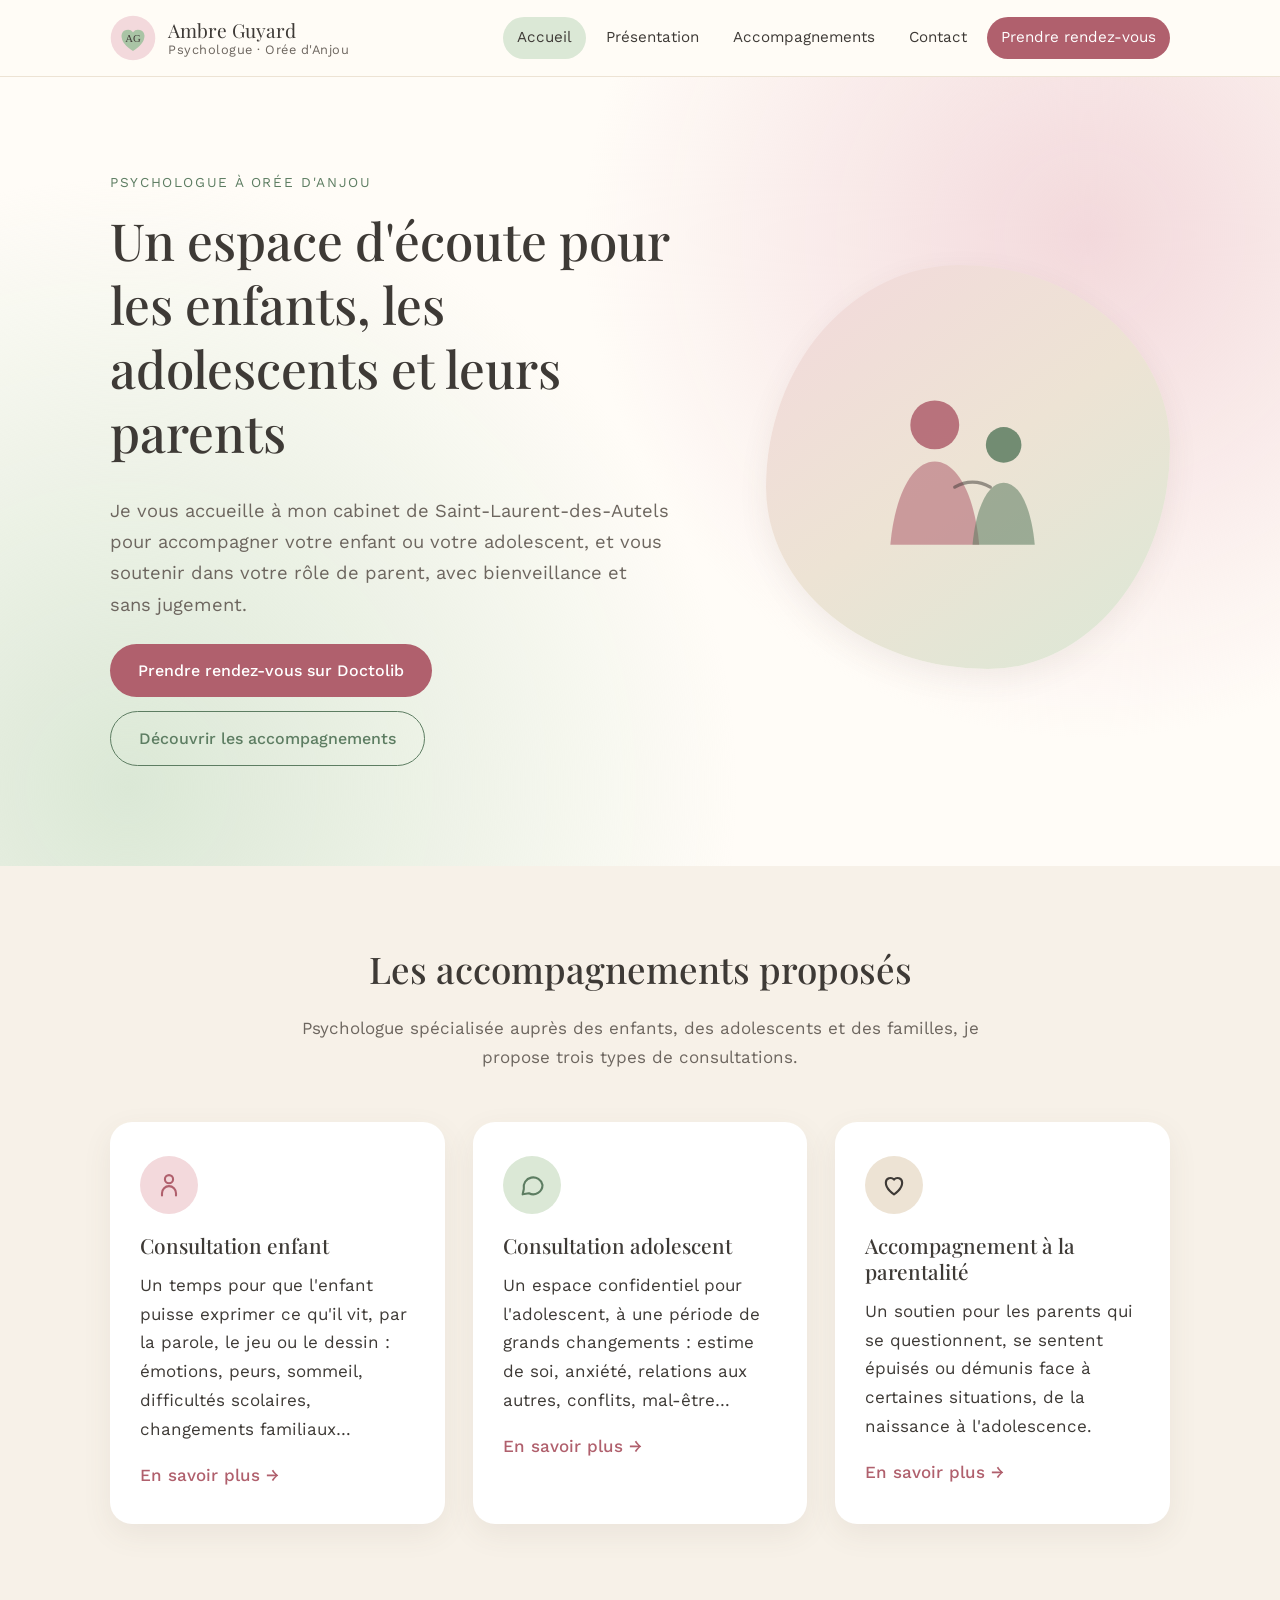
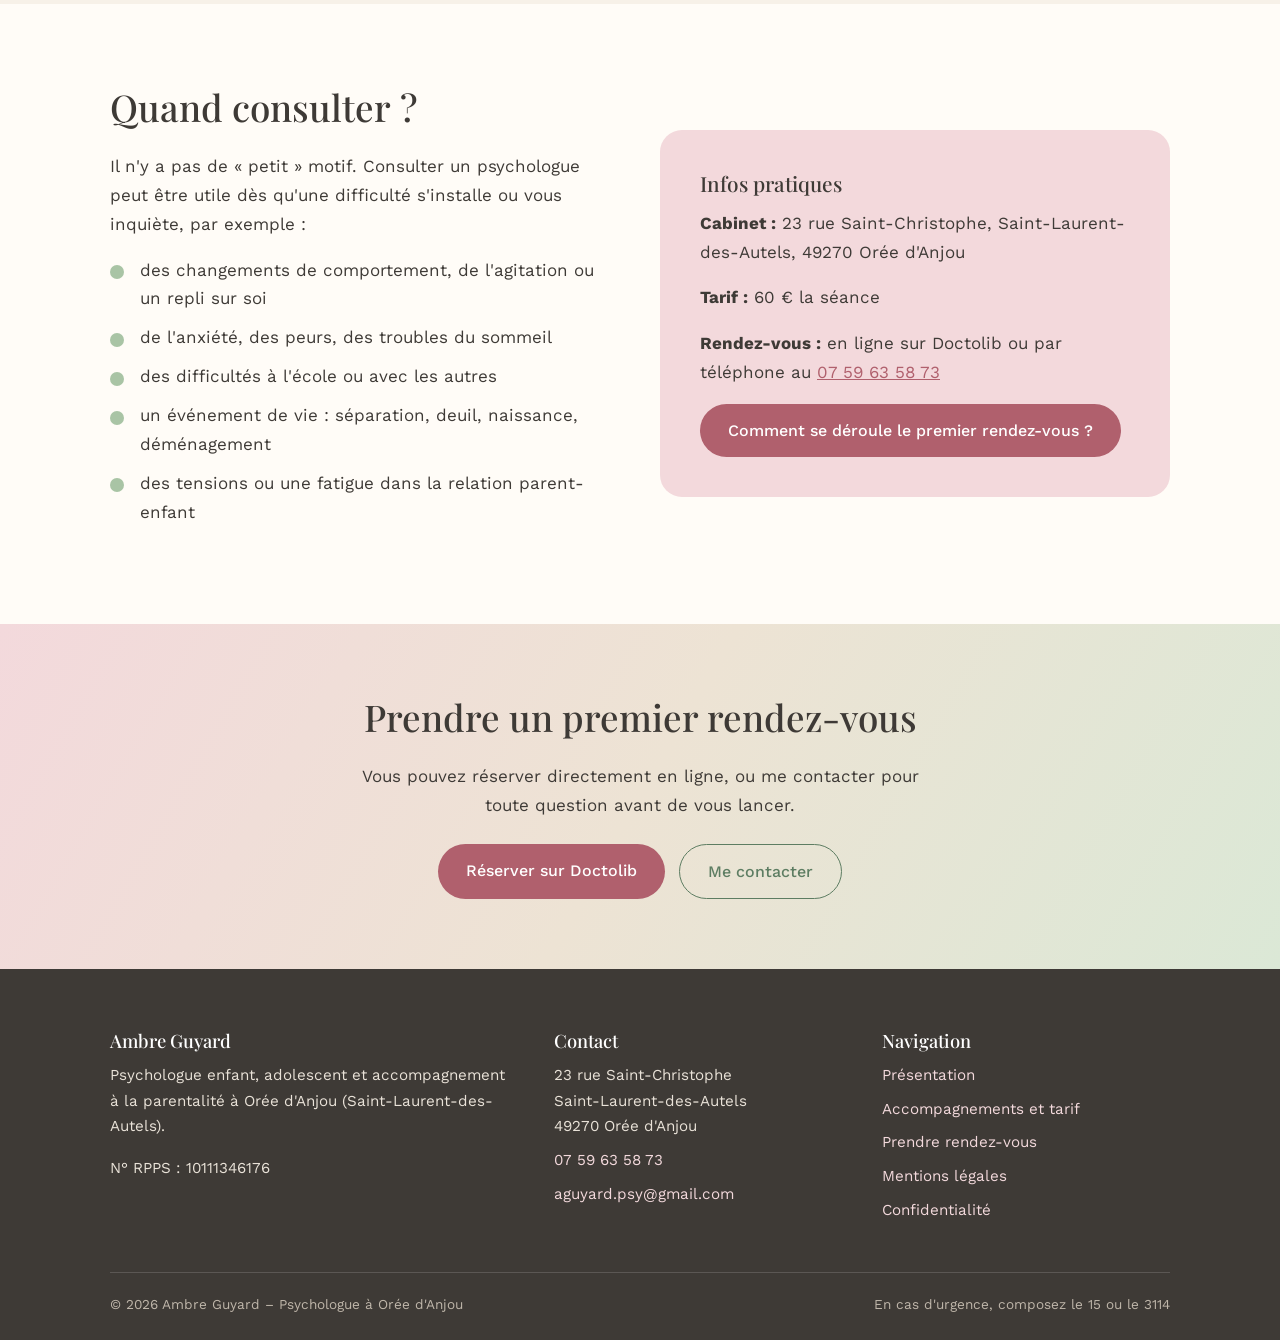
==== index.html @ cbbfeb40 "Add files via upload" ====
<!DOCTYPE html>
<html lang="fr">
<head>
  <meta charset="UTF-8">
  <meta name="viewport" content="width=device-width, initial-scale=1.0">

  <!-- ===== Référencement Google ===== -->
  <title>Ambre Guyard - Psychologue</title>
  <meta name="description" content="Ambre Guyard, psychologue enfant, adolescent et accompagnement à la parentalité à Orée d'Anjou (Saint-Laurent-des-Autels, 49270). Consultations au cabinet, 60 €. Rendez-vous sur Doctolib.">
  <meta name="keywords" content="psychologue Orée d'Anjou, psychologue Saint-Laurent-des-Autels, psychologue enfant, psychologue adolescent, psychologue ado, accompagnement parentalité, soutien à la parentalité, psychologue 49270, psychologue Maine-et-Loire, psychologue Champtoceaux, psychologue Ancenis, psychologue Vallet, Ambre Guyard">
  <meta name="author" content="Ambre Guyard">
  <meta name="robots" content="index, follow">
  <!-- Remplacer https://www.ambre-guyard-psychologue.fr par le vrai nom de domaine du site -->
  <link rel="canonical" href="https://www.ambre-guyard-psychologue.fr/">

  <!-- Aperçu lors d'un partage (Facebook, WhatsApp, LinkedIn...) -->
  <meta property="og:type" content="website">
  <meta property="og:locale" content="fr_FR">
  <meta property="og:site_name" content="Ambre Guyard - Psychologue">
  <meta property="og:title" content="Ambre Guyard - Psychologue">
  <meta property="og:description" content="Psychologue enfant, adolescent et parentalité à Orée d'Anjou (Saint-Laurent-des-Autels). Prise de rendez-vous sur Doctolib.">
  <meta property="og:url" content="https://www.ambre-guyard-psychologue.fr/">

  <!-- Fiche structurée pour Google (cabinet, adresse, téléphone, tarif) -->
  <script type="application/ld+json">
  {
    "@context": "https://schema.org",
    "@type": ["MedicalBusiness", "LocalBusiness"],
    "name": "Ambre Guyard - Psychologue",
    "description": "Psychologue enfant, adolescent et accompagnement à la parentalité à Orée d'Anjou.",
    "url": "https://www.ambre-guyard-psychologue.fr/",
    "telephone": "+33759635873",
    "email": "aguyard.psy@gmail.com",
    "priceRange": "60 €",
    "image": "https://www.ambre-guyard-psychologue.fr/favicon.svg",
    "address": {
      "@type": "PostalAddress",
      "streetAddress": "23 rue Saint-Christophe, Saint-Laurent-des-Autels",
      "addressLocality": "Orée d'Anjou",
      "postalCode": "49270",
      "addressRegion": "Maine-et-Loire",
      "addressCountry": "FR"
    },
    "areaServed": ["Orée d'Anjou", "Saint-Laurent-des-Autels", "Champtoceaux", "Landemont", "Drain", "Liré", "La Varenne", "Le Fuilet", "Montrevault-sur-Èvre", "Ancenis-Saint-Géréon", "Vallet", "Le Loroux-Bottereau"],
    "founder": {
      "@type": "Person",
      "name": "Ambre Guyard",
      "jobTitle": "Psychologue"
    },
    "knowsAbout": ["Psychologie de l'enfant", "Psychologie de l'adolescent", "Accompagnement à la parentalité"],
    "sameAs": ["https://www.doctolib.fr/psychologue/oree-d-anjou/ambre-guyard"]
  }
  </script>

  <link rel="icon" href="favicon.svg" type="image/svg+xml">
  <link rel="preconnect" href="https://fonts.googleapis.com">
  <link rel="preconnect" href="https://fonts.gstatic.com" crossorigin>
  <link href="https://fonts.googleapis.com/css2?family=Playfair+Display:wght@400;500;600&family=Work+Sans:wght@300;400;500&display=swap" rel="stylesheet">
  <link rel="stylesheet" href="style.css">
</head>
<body>
  <a class="skip-link" href="#contenu">Aller au contenu</a>

  <header class="site-header">
    <div class="container header-inner">
      <a href="index.html" class="logo" aria-label="Accueil - Ambre Guyard, psychologue">
        <img src="favicon.svg" alt="" class="logo-mark" width="46" height="46">
        <span class="logo-text">
          <span class="logo-name">Ambre Guyard</span>
          <span class="logo-sub">Psychologue · Orée d'Anjou</span>
        </span>
      </a>
      <button class="nav-toggle" aria-label="Ouvrir le menu" aria-expanded="false" aria-controls="menu">
        <span></span><span></span><span></span>
      </button>
      <nav class="main-nav" id="menu" aria-label="Menu principal">
        <ul>
          <li><a href="index.html">Accueil</a></li>
          <li><a href="presentation.html">Présentation</a></li>
          <li><a href="prestations.html">Accompagnements</a></li>
          <li><a href="contact.html">Contact</a></li>
          <li><a href="rendez-vous.html" class="nav-cta">Prendre rendez-vous</a></li>
        </ul>
      </nav>
    </div>
  </header>

  <main id="contenu">
    <section class="hero">
      <div class="container hero-inner">
        <div>
          <span class="hero-kicker">Psychologue à Orée d'Anjou</span>
          <h1>Un espace d'écoute pour les enfants, les adolescents et leurs parents</h1>
          <p class="lead">Je vous accueille à mon cabinet de Saint-Laurent-des-Autels pour accompagner votre enfant ou votre adolescent, et vous soutenir dans votre rôle de parent, avec bienveillance et sans jugement.</p>
          <div class="btn-group">
            <a href="https://www.doctolib.fr/psychologue/oree-d-anjou/ambre-guyard" class="btn btn-primary" target="_blank" rel="noopener">Prendre rendez-vous sur Doctolib</a>
            <a href="prestations.html" class="btn btn-secondary">Découvrir les accompagnements</a>
          </div>
        </div>
        <div class="hero-visual" aria-hidden="true">
          <svg viewBox="0 0 200 200" fill="none">
            <circle cx="70" cy="62" r="22" fill="#b0606d" opacity=".85"/>
            <circle cx="132" cy="80" r="16" fill="#5d7d62" opacity=".85"/>
            <path d="M30 170c4-45 20-75 40-75s36 30 40 75" fill="#b0606d" opacity=".55"/>
            <path d="M104 170c3-34 14-56 28-56s25 22 28 56" fill="#5d7d62" opacity=".55"/>
            <path d="M88 118c10-6 22-6 32 0" stroke="#3e3a36" stroke-width="3" stroke-linecap="round" opacity=".5"/>
          </svg>
        </div>
      </div>
    </section>

    <section class="section">
      <div class="container">
        <div class="section-title reveal">
          <h2>Les accompagnements proposés</h2>
          <p>Psychologue spécialisée auprès des enfants, des adolescents et des familles, je propose trois types de consultations.</p>
        </div>
        <div class="grid-3">
          <article class="card reveal">
            <div class="card-icon icon-rose">
              <svg viewBox="0 0 24 24" fill="none" stroke="currentColor" stroke-width="1.8" stroke-linecap="round" stroke-linejoin="round"><circle cx="12" cy="7" r="3.5"/><path d="M6 21v-2a6 6 0 0 1 12 0v2"/></svg>
            </div>
            <h3>Consultation enfant</h3>
            <p>Un temps pour que l'enfant puisse exprimer ce qu'il vit, par la parole, le jeu ou le dessin : émotions, peurs, sommeil, difficultés scolaires, changements familiaux…</p>
            <a href="prestations.html#enfant" class="more">En savoir plus →</a>
          </article>
          <article class="card reveal">
            <div class="card-icon icon-vert">
              <svg viewBox="0 0 24 24" fill="none" stroke="currentColor" stroke-width="1.8" stroke-linecap="round" stroke-linejoin="round"><path d="M21 12a8 8 0 0 1-11.6 7.1L4 20l1-4.6A8 8 0 1 1 21 12z"/></svg>
            </div>
            <h3>Consultation adolescent</h3>
            <p>Un espace confidentiel pour l'adolescent, à une période de grands changements : estime de soi, anxiété, relations aux autres, conflits, mal-être…</p>
            <a href="prestations.html#ado" class="more">En savoir plus →</a>
          </article>
          <article class="card reveal">
            <div class="card-icon icon-beige">
              <svg viewBox="0 0 24 24" fill="none" stroke="currentColor" stroke-width="1.8" stroke-linecap="round" stroke-linejoin="round"><path d="M12 20s-7-4.4-7-10a4 4 0 0 1 7-2.6A4 4 0 0 1 19 10c0 5.6-7 10-7 10z"/></svg>
            </div>
            <h3>Accompagnement à la parentalité</h3>
            <p>Un soutien pour les parents qui se questionnent, se sentent épuisés ou démunis face à certaines situations, de la naissance à l'adolescence.</p>
            <a href="prestations.html#parentalite" class="more">En savoir plus →</a>
          </article>
        </div>
      </div>
    </section>

    <section class="section section-alt">
      <div class="container grid-2">
        <div class="reveal">
          <h2>Quand consulter&nbsp;?</h2>
          <p>Il n'y a pas de « petit » motif. Consulter un psychologue peut être utile dès qu'une difficulté s'installe ou vous inquiète, par exemple&nbsp;:</p>
          <ul class="check-list">
            <li>des changements de comportement, de l'agitation ou un repli sur soi</li>
            <li>de l'anxiété, des peurs, des troubles du sommeil</li>
            <li>des difficultés à l'école ou avec les autres</li>
            <li>un événement de vie : séparation, deuil, naissance, déménagement</li>
            <li>des tensions ou une fatigue dans la relation parent-enfant</li>
          </ul>
        </div>
        <div class="panel panel-rose reveal">
          <h3>Infos pratiques</h3>
          <p><strong>Cabinet :</strong> 23 rue Saint-Christophe, Saint-Laurent-des-Autels, 49270 Orée d'Anjou</p>
          <p><strong>Tarif :</strong> 60 € la séance</p>
          <p><strong>Rendez-vous :</strong> en ligne sur Doctolib ou par téléphone au <a href="tel:+33759635873">07 59 63 58 73</a></p>
          <a href="rendez-vous.html" class="btn btn-primary">Comment se déroule le premier rendez-vous&nbsp;?</a>
        </div>
      </div>
    </section>

    <section class="cta-band">
      <div class="container reveal">
        <h2>Prendre un premier rendez-vous</h2>
        <p>Vous pouvez réserver directement en ligne, ou me contacter pour toute question avant de vous lancer.</p>
        <div class="btn-group">
          <a href="https://www.doctolib.fr/psychologue/oree-d-anjou/ambre-guyard" class="btn btn-primary" target="_blank" rel="noopener">Réserver sur Doctolib</a>
          <a href="contact.html" class="btn btn-secondary">Me contacter</a>
        </div>
      </div>
    </section>
  </main>

  <footer class="site-footer">
    <div class="container">
      <div class="footer-grid">
        <div>
          <h3>Ambre Guyard</h3>
          <p>Psychologue enfant, adolescent et accompagnement à la parentalité à Orée d'Anjou (Saint-Laurent-des-Autels).</p>
          <p>N° RPPS : 10111346176</p>
        </div>
        <div>
          <h3>Contact</h3>
          <ul>
            <li>23 rue Saint-Christophe<br>Saint-Laurent-des-Autels<br>49270 Orée d'Anjou</li>
            <li><a href="tel:+33759635873">07 59 63 58 73</a></li>
            <li><a href="mailto:aguyard.psy@gmail.com">aguyard.psy@gmail.com</a></li>
          </ul>
        </div>
        <div>
          <h3>Navigation</h3>
          <ul>
            <li><a href="presentation.html">Présentation</a></li>
            <li><a href="prestations.html">Accompagnements et tarif</a></li>
            <li><a href="rendez-vous.html">Prendre rendez-vous</a></li>
            <li><a href="mentions-legales.html">Mentions légales</a></li>
            <li><a href="confidentialite.html">Confidentialité</a></li>
          </ul>
        </div>
      </div>
      <div class="footer-bottom">
        <span>© <span id="year">2026</span> Ambre Guyard – Psychologue à Orée d'Anjou</span>
        <span>En cas d'urgence, composez le 15 ou le 3114</span>
      </div>
    </div>
  </footer>

  <script src="script.js"></script>
</body>
</html>
---- style.css ----
/* ==========================================================
   Ambre Guyard – Psychologue | Orée d'Anjou
   Palette : beige, rose pastel, vert pastel
   ========================================================== */

:root {
  --beige: #f7f1e8;
  --beige-dark: #ede3d4;
  --cream: #fffcf7;
  --rose: #f3d9dc;
  --rose-mid: #e5b8be;
  --rose-dark: #b0606d;
  --vert: #dbe8d6;
  --vert-mid: #a9c4a5;
  --vert-dark: #5d7d62;
  --text: #3e3a36;
  --text-light: #6d665f;
  --white: #ffffff;
  --shadow: 0 10px 30px rgba(94, 80, 66, 0.08);
  --radius: 22px;
  --serif: "Playfair Display", Georgia, serif;
  --sans: "Work Sans", Arial, sans-serif;
}

*, *::before, *::after { box-sizing: border-box; }

html { scroll-behavior: smooth; }

body {
  margin: 0;
  font-family: var(--sans);
  font-size: 17px;
  line-height: 1.7;
  color: var(--text);
  background: var(--beige);
}

img { max-width: 100%; display: block; }

a { color: var(--rose-dark); }
a:hover { color: var(--vert-dark); }

h1, h2, h3 {
  font-family: var(--serif);
  font-weight: 500;
  line-height: 1.25;
  color: var(--text);
  margin: 0 0 0.6em;
}
h1 { font-size: clamp(2rem, 5vw, 3.2rem); }
h2 { font-size: clamp(1.6rem, 3.5vw, 2.3rem); }
h3 { font-size: 1.3rem; }

p { margin: 0 0 1em; }

.container {
  width: 100%;
  max-width: 1100px;
  margin: 0 auto;
  padding: 0 20px;
}

.skip-link {
  position: absolute;
  left: -9999px;
}
.skip-link:focus {
  left: 16px; top: 16px;
  background: var(--white);
  padding: 8px 14px;
  z-index: 1000;
}

/* ---------- En-tête ---------- */
.site-header {
  position: sticky;
  top: 0;
  z-index: 100;
  background: rgba(255, 252, 247, 0.94);
  backdrop-filter: blur(8px);
  border-bottom: 1px solid var(--beige-dark);
}
.header-inner {
  display: flex;
  align-items: center;
  justify-content: space-between;
  min-height: 76px;
  gap: 20px;
}
.logo {
  display: flex;
  align-items: center;
  gap: 12px;
  text-decoration: none;
  color: var(--text);
}
.logo-mark {
  width: 46px; height: 46px;
  flex-shrink: 0;
}
.logo-text { display: flex; flex-direction: column; line-height: 1.2; }
.logo-name { font-family: var(--serif); font-size: 1.2rem; }
.logo-sub { font-size: 0.8rem; color: var(--text-light); letter-spacing: 0.04em; }

.main-nav ul {
  display: flex;
  align-items: center;
  gap: 6px;
  list-style: none;
  margin: 0; padding: 0;
}
.main-nav a {
  display: block;
  padding: 8px 14px;
  border-radius: 999px;
  text-decoration: none;
  color: var(--text);
  font-size: 0.95rem;
  transition: background 0.2s;
}
.main-nav a:hover,
.main-nav a.active { background: var(--vert); color: var(--text); }
.main-nav a.nav-cta {
  background: var(--rose-dark);
  color: var(--white);
}
.main-nav a.nav-cta:hover { background: var(--vert-dark); color: var(--white); }

.nav-toggle {
  display: none;
  background: none;
  border: 0;
  padding: 10px;
  cursor: pointer;
}
.nav-toggle span {
  display: block;
  width: 26px; height: 2px;
  margin: 5px 0;
  background: var(--text);
  transition: 0.3s;
}

/* ---------- Boutons ---------- */
.btn {
  display: inline-block;
  padding: 13px 28px;
  border-radius: 999px;
  font-family: var(--sans);
  font-size: 1rem;
  font-weight: 500;
  text-decoration: none;
  transition: transform 0.2s, background 0.2s;
}
.btn:hover { transform: translateY(-2px); }
.btn-primary { background: var(--rose-dark); color: var(--white); }
.btn-primary:hover { background: var(--vert-dark); color: var(--white); }
.btn-secondary { background: transparent; color: var(--vert-dark); border: 1.5px solid var(--vert-dark); }
.btn-secondary:hover { background: var(--vert-dark); color: var(--white); }
.btn-group { display: flex; flex-wrap: wrap; gap: 14px; margin-top: 24px; }

/* ---------- Héros ---------- */
.hero {
  position: relative;
  overflow: hidden;
  padding: 90px 0 100px;
  background:
    radial-gradient(circle at 85% 20%, var(--rose) 0, transparent 40%),
    radial-gradient(circle at 10% 90%, var(--vert) 0, transparent 45%),
    var(--cream);
}
.hero-inner {
  display: grid;
  grid-template-columns: 1.2fr 0.8fr;
  gap: 50px;
  align-items: center;
}
.hero-kicker {
  display: inline-block;
  font-size: 0.85rem;
  letter-spacing: 0.12em;
  text-transform: uppercase;
  color: var(--vert-dark);
  margin-bottom: 14px;
}
.hero p.lead { font-size: 1.15rem; color: var(--text-light); max-width: 560px; }
.hero-visual {
  aspect-ratio: 1;
  border-radius: 48% 52% 45% 55% / 55% 45% 55% 45%;
  background: linear-gradient(145deg, var(--rose) 0%, var(--beige-dark) 50%, var(--vert) 100%);
  display: flex;
  align-items: center;
  justify-content: center;
  box-shadow: var(--shadow);
}
.hero-visual svg { width: 55%; height: auto; }

.page-hero {
  padding: 70px 0 60px;
  text-align: center;
  background:
    radial-gradient(circle at 80% 10%, var(--rose) 0, transparent 40%),
    radial-gradient(circle at 15% 100%, var(--vert) 0, transparent 40%),
    var(--cream);
}
.page-hero p { max-width: 680px; margin: 0 auto; color: var(--text-light); font-size: 1.1rem; }

/* ---------- Sections ---------- */
.section { padding: 80px 0; }
.section-alt { background: var(--cream); }
.section-rose { background: var(--rose); }
.section-vert { background: var(--vert); }
.section-title { text-align: center; max-width: 700px; margin: 0 auto 50px; }
.section-title p { color: var(--text-light); }

.grid-3 {
  display: grid;
  grid-template-columns: repeat(3, 1fr);
  gap: 28px;
}
.grid-2 {
  display: grid;
  grid-template-columns: repeat(2, 1fr);
  gap: 40px;
  align-items: center;
}

.card {
  background: var(--white);
  border-radius: var(--radius);
  padding: 34px 30px;
  box-shadow: var(--shadow);
  transition: transform 0.25s;
}
.card:hover { transform: translateY(-4px); }
.card-icon {
  width: 58px; height: 58px;
  border-radius: 50%;
  display: flex;
  align-items: center;
  justify-content: center;
  margin-bottom: 18px;
}
.card-icon svg { width: 28px; height: 28px; }
.icon-rose { background: var(--rose); color: var(--rose-dark); }
.icon-vert { background: var(--vert); color: var(--vert-dark); }
.icon-beige { background: var(--beige-dark); color: var(--text); }
.card a.more { font-weight: 500; text-decoration: none; }

.panel {
  background: var(--white);
  border-radius: var(--radius);
  padding: 40px;
  box-shadow: var(--shadow);
}
.panel-rose { background: var(--rose); box-shadow: none; }
.panel-vert { background: var(--vert); box-shadow: none; }
.values-panel { max-width: 820px; margin: 50px auto 0; }

/* ---------- Photo de présentation ---------- */
.portrait {
  position: relative;
  max-width: 420px;
  margin: 0 auto;
}
.portrait::before {
  content: "";
  position: absolute;
  inset: 18px -18px -18px 18px;
  border-radius: var(--radius);
  background: linear-gradient(145deg, var(--rose) 0%, var(--vert) 100%);
  z-index: 0;
}
.portrait img {
  position: relative;
  z-index: 1;
  width: 100%;
  height: auto;
  aspect-ratio: 4 / 5;
  object-fit: cover;
  border-radius: var(--radius);
  box-shadow: var(--shadow);
  background: var(--beige-dark);
}

.check-list { list-style: none; padding: 0; margin: 0 0 1em; }
.check-list li { position: relative; padding-left: 30px; margin-bottom: 10px; }
.check-list li::before {
  content: "";
  position: absolute;
  left: 0; top: 0.55em;
  width: 14px; height: 14px;
  border-radius: 50%;
  background: var(--vert-mid);
}

/* ---------- Prestations ---------- */
.service {
  display: grid;
  grid-template-columns: 90px 1fr;
  gap: 30px;
  padding: 44px;
  margin-bottom: 30px;
  background: var(--white);
  border-radius: var(--radius);
  box-shadow: var(--shadow);
}
.service .card-icon { width: 80px; height: 80px; }
.service .card-icon svg { width: 38px; height: 38px; }

.price-box {
  text-align: center;
  max-width: 520px;
  margin: 0 auto;
}
.price {
  font-family: var(--serif);
  font-size: 3.4rem;
  color: var(--rose-dark);
  line-height: 1;
  margin: 10px 0 14px;
}

/* ---------- Étapes ---------- */
.steps { counter-reset: step; }
.step {
  position: relative;
  padding-left: 70px;
  margin-bottom: 34px;
}
.step::before {
  counter-increment: step;
  content: counter(step);
  position: absolute;
  left: 0; top: 0;
  width: 48px; height: 48px;
  border-radius: 50%;
  background: var(--rose-dark);
  color: var(--white);
  font-family: var(--serif);
  font-size: 1.3rem;
  display: flex;
  align-items: center;
  justify-content: center;
}

/* ---------- Contact ---------- */
.contact-list { list-style: none; padding: 0; margin: 0; }
.contact-list li {
  display: flex;
  gap: 16px;
  align-items: flex-start;
  margin-bottom: 22px;
}
.contact-list .card-icon { width: 46px; height: 46px; margin: 0; flex-shrink: 0; }
.contact-list .card-icon svg { width: 22px; height: 22px; }
.contact-list strong { display: block; font-weight: 500; }
.map-wrap {
  border-radius: var(--radius);
  overflow: hidden;
  box-shadow: var(--shadow);
  min-height: 360px;
}
.map-wrap iframe { width: 100%; height: 100%; min-height: 360px; border: 0; display: block; }

/* ---------- Bandeau CTA ---------- */
.cta-band {
  text-align: center;
  padding: 70px 0;
  background: linear-gradient(120deg, var(--rose) 0%, var(--beige-dark) 50%, var(--vert) 100%);
}
.cta-band p { max-width: 600px; margin: 0 auto; }
.cta-band .btn-group { justify-content: center; }

/* ---------- Pages légales ---------- */
.legal { max-width: 820px; margin: 0 auto; }
.legal h2 { font-size: 1.5rem; margin-top: 1.6em; }
.todo {
  background: var(--rose);
  padding: 1px 6px;
  border-radius: 4px;
  font-weight: 500;
}

/* ---------- Pied de page ---------- */
.site-footer {
  background: var(--text);
  color: #e9e2d8;
  padding: 60px 0 24px;
  font-size: 0.95rem;
}
.site-footer a { color: #f3d9dc; text-decoration: none; }
.site-footer a:hover { color: var(--vert); }
.footer-grid {
  display: grid;
  grid-template-columns: 1.4fr 1fr 1fr;
  gap: 40px;
  margin-bottom: 40px;
}
.site-footer h3 { color: var(--white); font-size: 1.15rem; }
.site-footer ul { list-style: none; padding: 0; margin: 0; }
.site-footer li { margin-bottom: 8px; }
.footer-bottom {
  border-top: 1px solid rgba(255, 255, 255, 0.15);
  padding-top: 20px;
  display: flex;
  flex-wrap: wrap;
  justify-content: space-between;
  gap: 10px;
  font-size: 0.85rem;
  color: #bfb6aa;
}

/* ---------- Animations ---------- */
.reveal { opacity: 0; transform: translateY(24px); transition: opacity 0.7s, transform 0.7s; }
.reveal.visible { opacity: 1; transform: none; }
@media (prefers-reduced-motion: reduce) {
  .reveal { opacity: 1; transform: none; transition: none; }
  html { scroll-behavior: auto; }
}

/* ---------- Responsive ---------- */
@media (max-width: 960px) {
  .hero-inner, .grid-2 { grid-template-columns: 1fr; }
  .hero-visual { max-width: 320px; margin: 0 auto; }
  .grid-3 { grid-template-columns: 1fr 1fr; }
  .footer-grid { grid-template-columns: 1fr 1fr; }
}

@media (max-width: 820px) {
  .nav-toggle { display: block; }
  .main-nav {
    position: absolute;
    top: 76px; left: 0; right: 0;
    background: var(--cream);
    border-bottom: 1px solid var(--beige-dark);
    max-height: 0;
    overflow: hidden;
    transition: max-height 0.35s ease;
  }
  .main-nav.open { max-height: 480px; }
  .main-nav ul { flex-direction: column; align-items: stretch; padding: 14px 20px 20px; }
  .main-nav a { padding: 12px 16px; }
  .nav-toggle.open span:nth-child(1) { transform: translateY(7px) rotate(45deg); }
  .nav-toggle.open span:nth-child(2) { opacity: 0; }
  .nav-toggle.open span:nth-child(3) { transform: translateY(-7px) rotate(-45deg); }
}

@media (max-width: 640px) {
  body { font-size: 16px; }
  .section { padding: 60px 0; }
  .hero { padding: 60px 0 70px; }
  .grid-3, .footer-grid { grid-template-columns: 1fr; }
  .service { grid-template-columns: 1fr; padding: 30px 24px; gap: 16px; }
  .panel { padding: 28px 22px; }
  .logo-sub { display: none; }
}
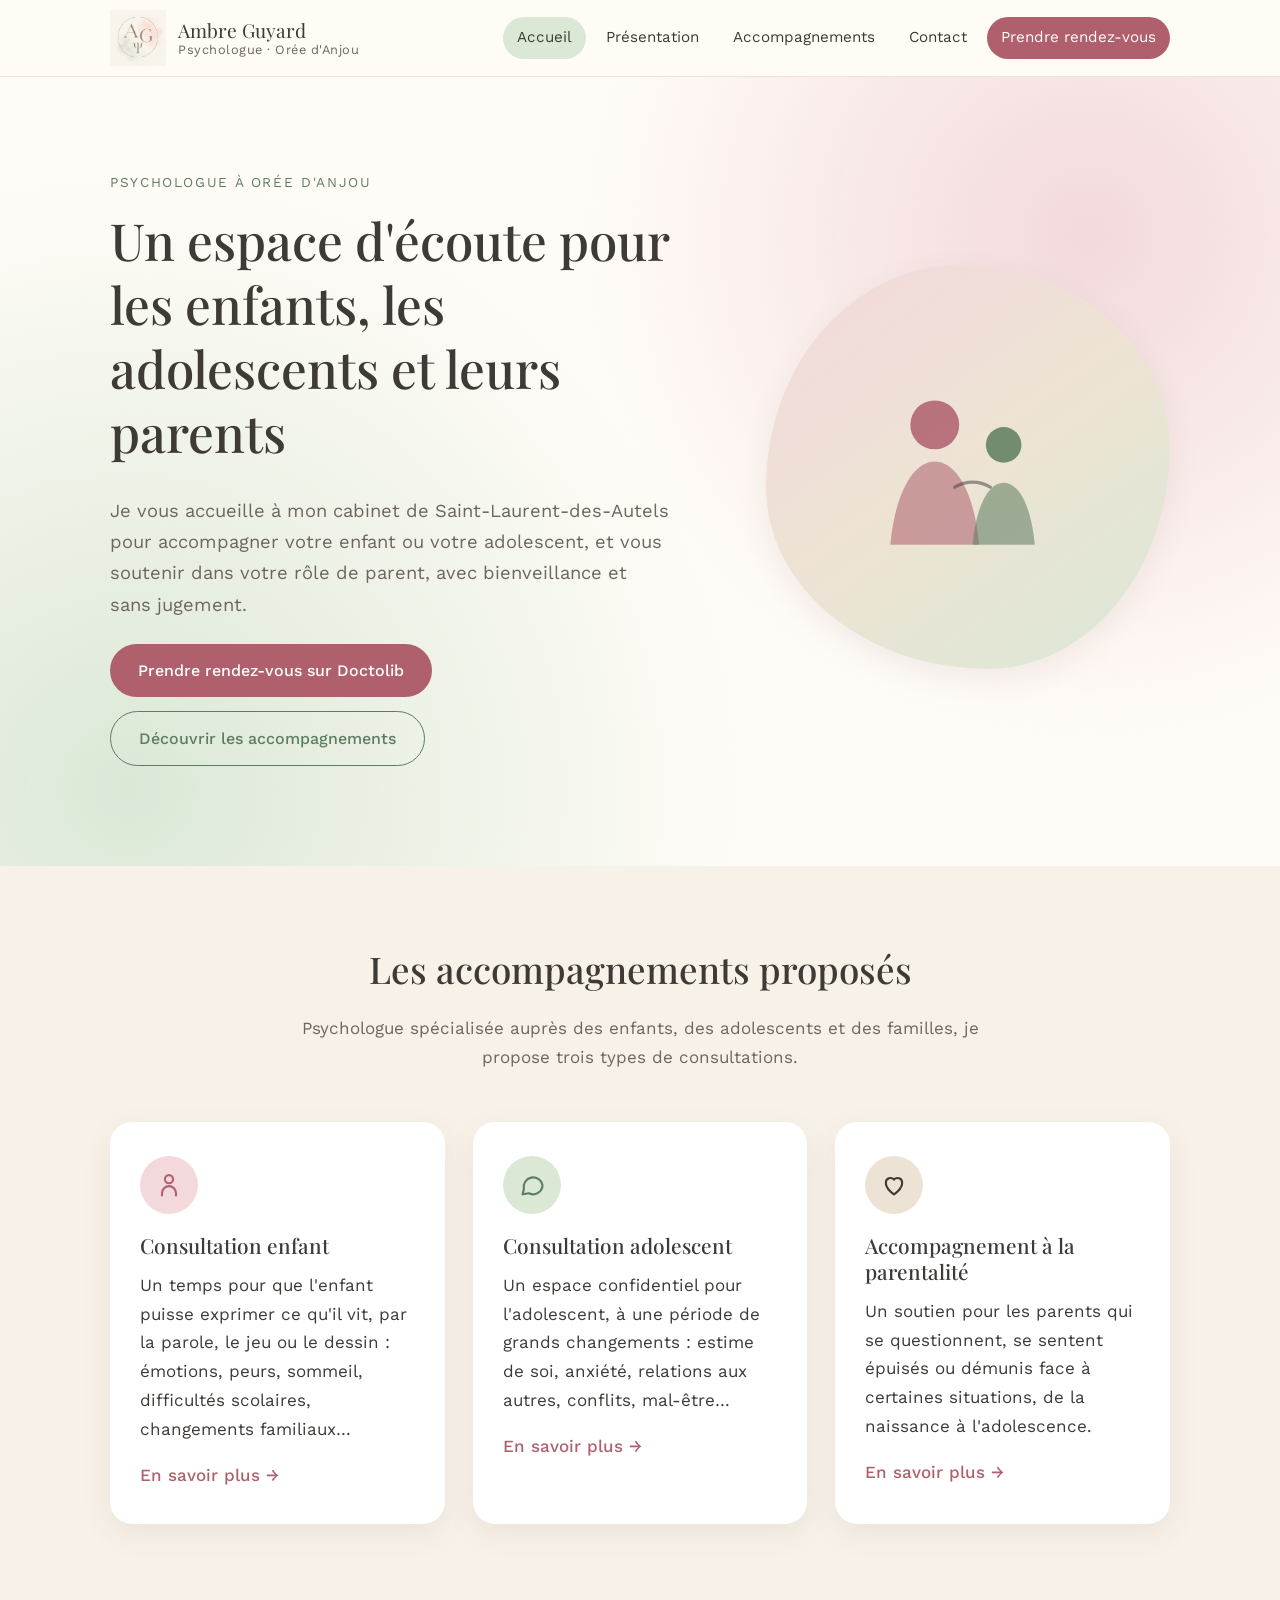
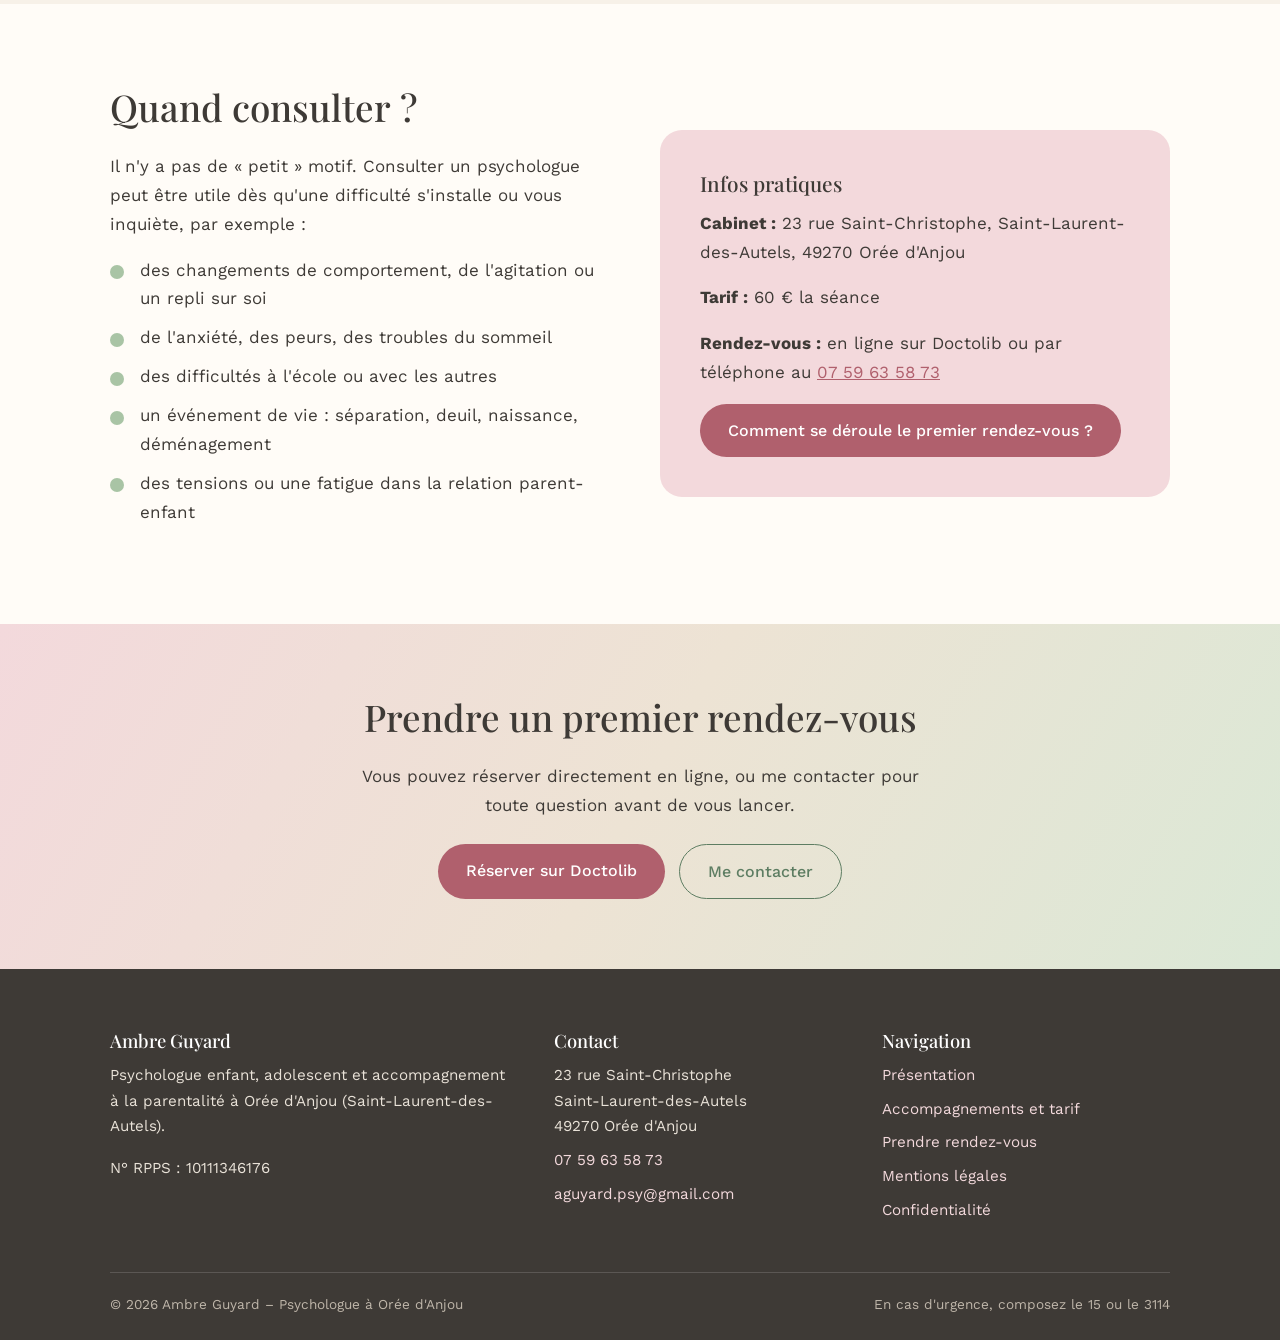
==== commit 966b0e67: "Add files via upload" ====
--- a/index.html
+++ b/index.html
@@ -10,8 +10,8 @@
   <meta name="keywords" content="psychologue Orée d'Anjou, psychologue Saint-Laurent-des-Autels, psychologue enfant, psychologue adolescent, psychologue ado, accompagnement parentalité, soutien à la parentalité, psychologue 49270, psychologue Maine-et-Loire, psychologue Champtoceaux, psychologue Ancenis, psychologue Vallet, Ambre Guyard">
   <meta name="author" content="Ambre Guyard">
   <meta name="robots" content="index, follow">
-  <!-- Remplacer https://www.ambre-guyard-psychologue.fr par le vrai nom de domaine du site -->
-  <link rel="canonical" href="https://www.ambre-guyard-psychologue.fr/">
+  <!-- Remplacer https://ambre-guyard.github.io par le vrai nom de domaine du site -->
+  <link rel="canonical" href="https://ambre-guyard.github.io/">
 
   <!-- Aperçu lors d'un partage (Facebook, WhatsApp, LinkedIn...) -->
   <meta property="og:type" content="website">
@@ -19,7 +19,7 @@
   <meta property="og:site_name" content="Ambre Guyard - Psychologue">
   <meta property="og:title" content="Ambre Guyard - Psychologue">
   <meta property="og:description" content="Psychologue enfant, adolescent et parentalité à Orée d'Anjou (Saint-Laurent-des-Autels). Prise de rendez-vous sur Doctolib.">
-  <meta property="og:url" content="https://www.ambre-guyard-psychologue.fr/">
+  <meta property="og:url" content="https://ambre-guyard.github.io/">
 
   <!-- Fiche structurée pour Google (cabinet, adresse, téléphone, tarif) -->
   <script type="application/ld+json">
@@ -28,11 +28,12 @@
     "@type": ["MedicalBusiness", "LocalBusiness"],
     "name": "Ambre Guyard - Psychologue",
     "description": "Psychologue enfant, adolescent et accompagnement à la parentalité à Orée d'Anjou.",
-    "url": "https://www.ambre-guyard-psychologue.fr/",
+    "url": "https://ambre-guyard.github.io/",
     "telephone": "+33759635873",
     "email": "aguyard.psy@gmail.com",
     "priceRange": "60 €",
-    "image": "https://www.ambre-guyard-psychologue.fr/favicon.svg",
+    "image": "https://ambre-guyard.github.io/logo.png",
+    "logo": "https://ambre-guyard.github.io/logo.png",
     "address": {
       "@type": "PostalAddress",
       "streetAddress": "23 rue Saint-Christophe, Saint-Laurent-des-Autels",
@@ -52,7 +53,8 @@
   }
   </script>
 
-  <link rel="icon" href="favicon.svg" type="image/svg+xml">
+  <link rel="icon" href="logo.png" type="image/png">
+  <link rel="apple-touch-icon" href="logo.png">
   <link rel="preconnect" href="https://fonts.googleapis.com">
   <link rel="preconnect" href="https://fonts.gstatic.com" crossorigin>
   <link href="https://fonts.googleapis.com/css2?family=Playfair+Display:wght@400;500;600&family=Work+Sans:wght@300;400;500&display=swap" rel="stylesheet">
@@ -64,7 +66,7 @@
   <header class="site-header">
     <div class="container header-inner">
       <a href="index.html" class="logo" aria-label="Accueil - Ambre Guyard, psychologue">
-        <img src="favicon.svg" alt="" class="logo-mark" width="46" height="46">
+        <img src="logo.png" alt="Logo Ambre Guyard, psychologue" class="logo-mark">
         <span class="logo-text">
           <span class="logo-name">Ambre Guyard</span>
           <span class="logo-sub">Psychologue · Orée d'Anjou</span>
--- a/style.css
+++ b/style.css
@@ -95,7 +95,10 @@
   color: var(--text);
 }
 .logo-mark {
-  width: 46px; height: 46px;
+  height: 56px;
+  width: auto;
+  max-width: 180px;
+  object-fit: contain;
   flex-shrink: 0;
 }
 .logo-text { display: flex; flex-direction: column; line-height: 1.2; }
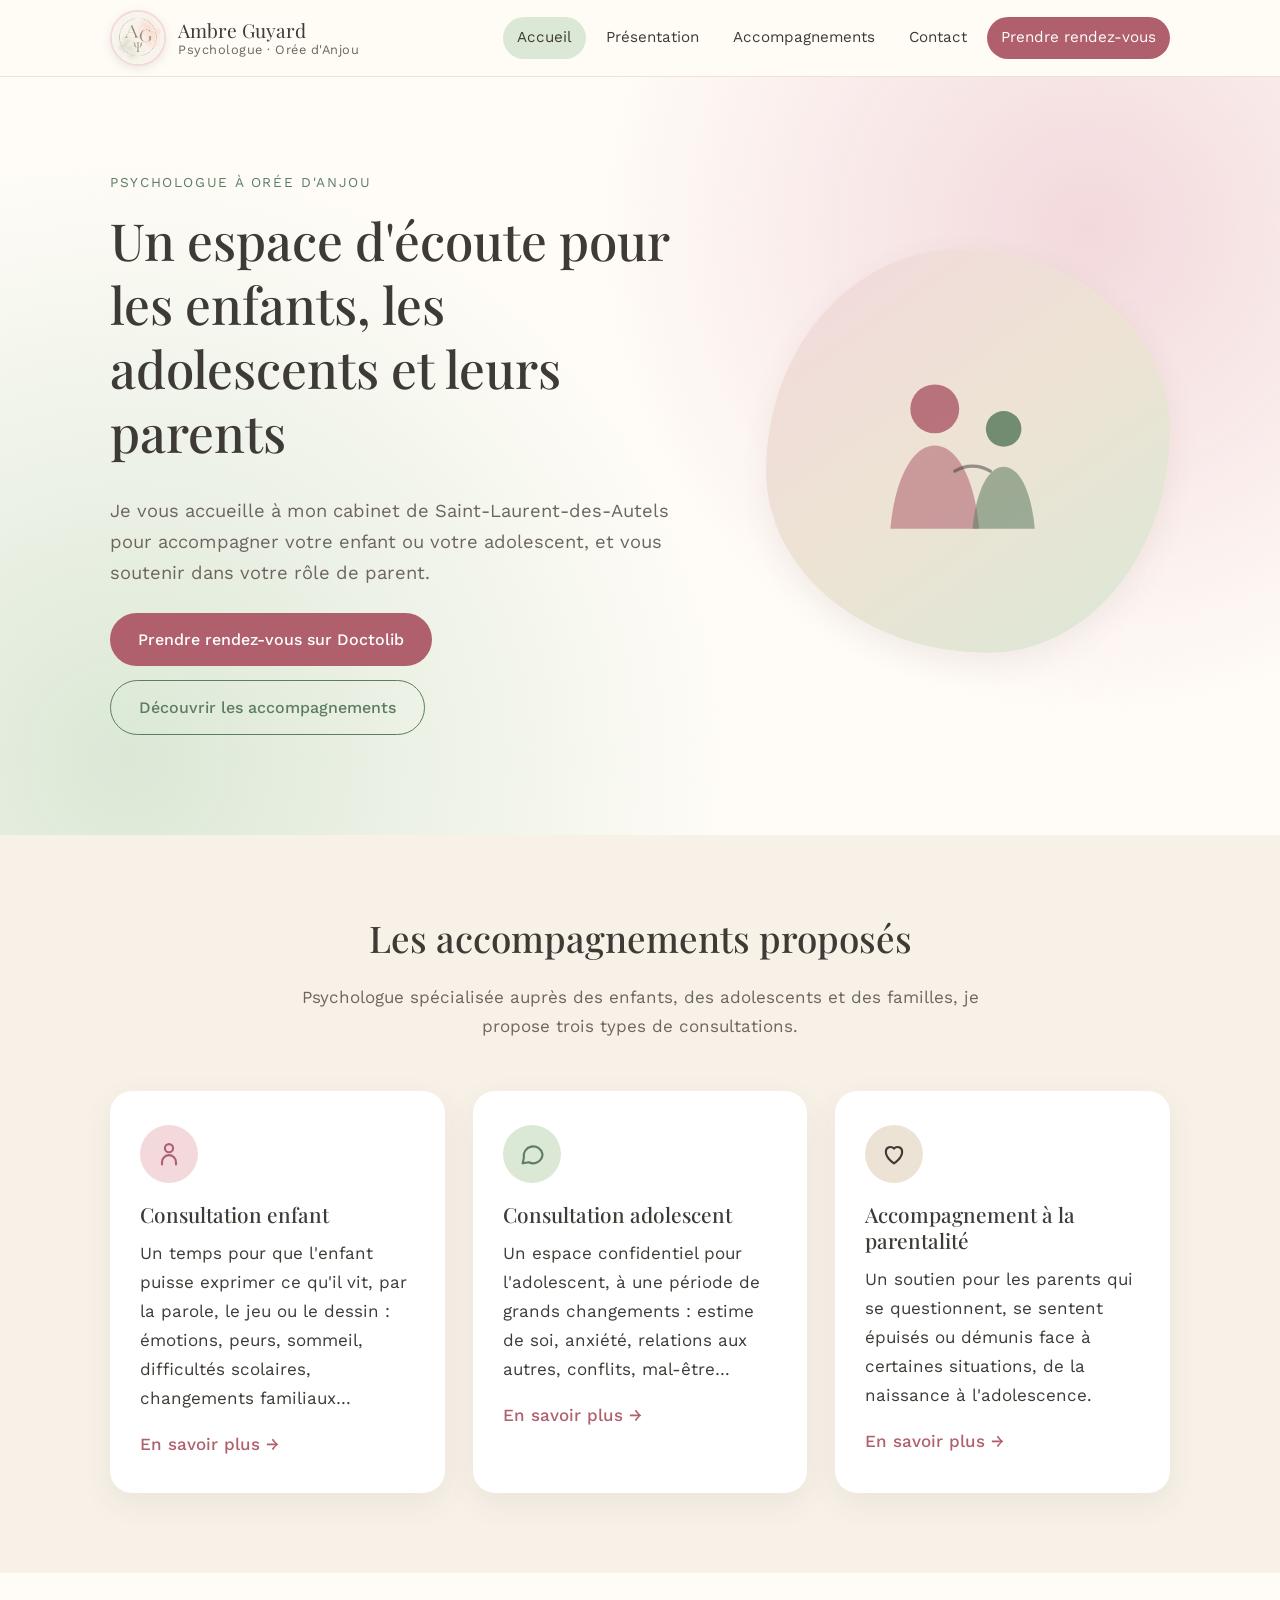
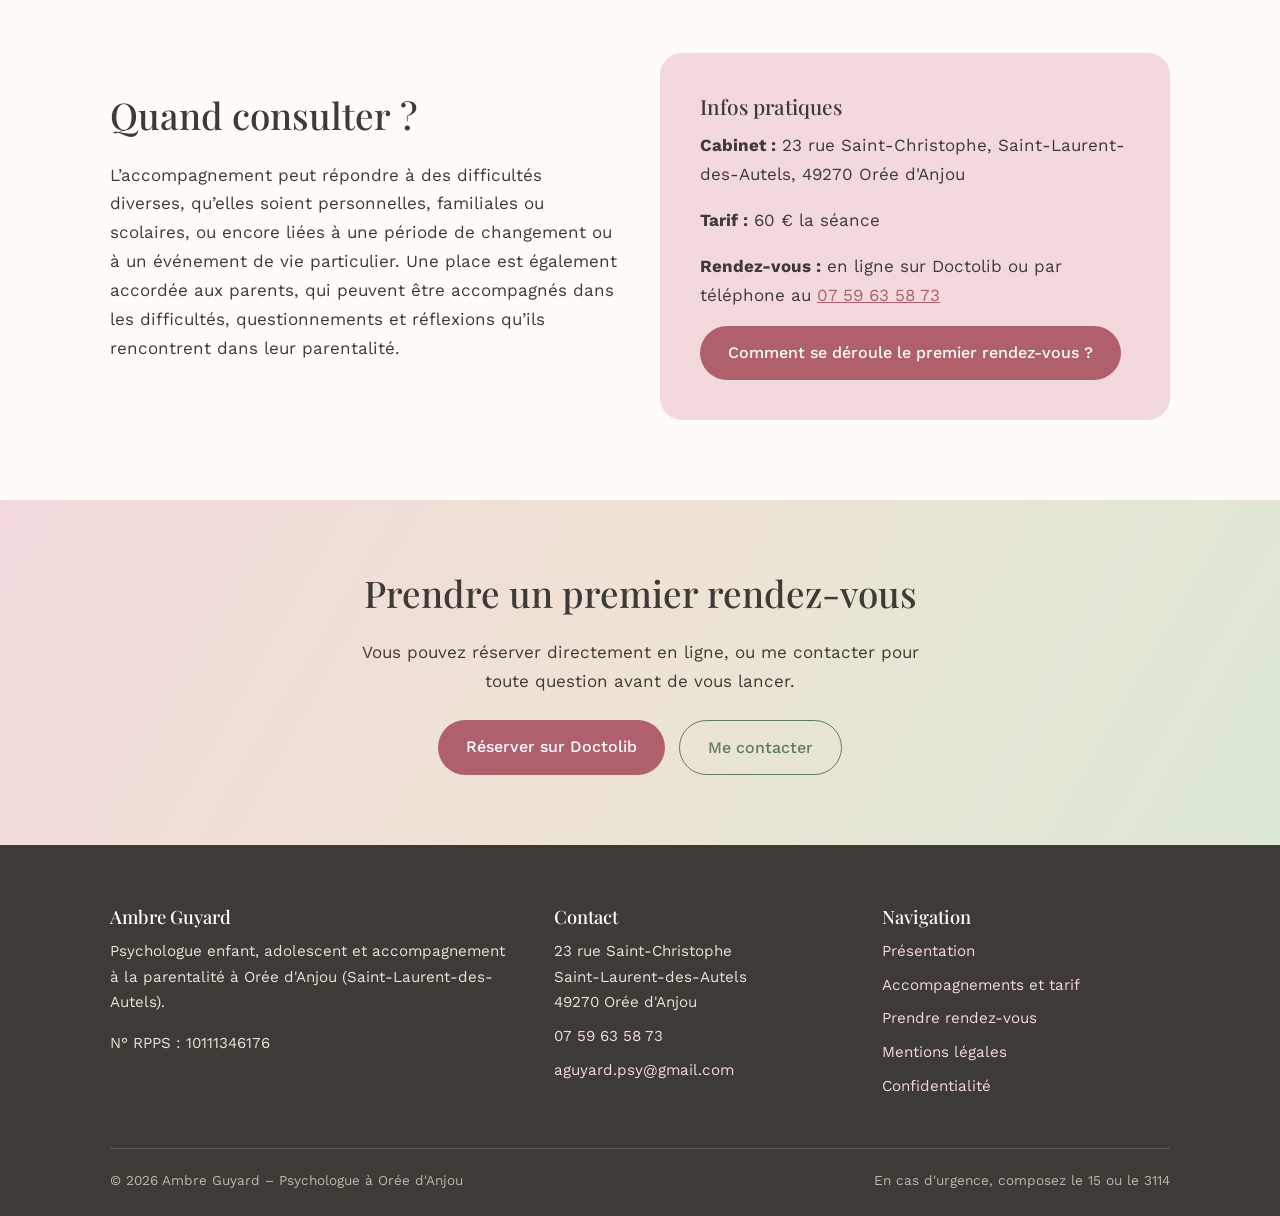
==== commit 4d6f860f: "Update index.html" ====
--- a/index.html
+++ b/index.html
@@ -93,7 +93,7 @@
         <div>
           <span class="hero-kicker">Psychologue à Orée d'Anjou</span>
           <h1>Un espace d'écoute pour les enfants, les adolescents et leurs parents</h1>
-          <p class="lead">Je vous accueille à mon cabinet de Saint-Laurent-des-Autels pour accompagner votre enfant ou votre adolescent, et vous soutenir dans votre rôle de parent, avec bienveillance et sans jugement.</p>
+          <p class="lead">Je vous accueille à mon cabinet de Saint-Laurent-des-Autels pour accompagner votre enfant ou votre adolescent, et vous soutenir dans votre rôle de parent.</p>
           <div class="btn-group">
             <a href="https://www.doctolib.fr/psychologue/oree-d-anjou/ambre-guyard" class="btn btn-primary" target="_blank" rel="noopener">Prendre rendez-vous sur Doctolib</a>
             <a href="prestations.html" class="btn btn-secondary">Découvrir les accompagnements</a>
@@ -150,14 +150,7 @@
       <div class="container grid-2">
         <div class="reveal">
           <h2>Quand consulter&nbsp;?</h2>
-          <p>Il n'y a pas de « petit » motif. Consulter un psychologue peut être utile dès qu'une difficulté s'installe ou vous inquiète, par exemple&nbsp;:</p>
-          <ul class="check-list">
-            <li>des changements de comportement, de l'agitation ou un repli sur soi</li>
-            <li>de l'anxiété, des peurs, des troubles du sommeil</li>
-            <li>des difficultés à l'école ou avec les autres</li>
-            <li>un événement de vie : séparation, deuil, naissance, déménagement</li>
-            <li>des tensions ou une fatigue dans la relation parent-enfant</li>
-          </ul>
+          <p>L’accompagnement peut répondre à des difficultés diverses, qu’elles soient personnelles, familiales ou scolaires, ou encore liées à une période de changement ou à un événement de vie particulier. Une place est également accordée aux parents, qui peuvent être accompagnés dans les difficultés, questionnements et réflexions qu’ils rencontrent dans leur parentalité.</p>
         </div>
         <div class="panel panel-rose reveal">
           <h3>Infos pratiques</h3>
--- a/style.css
+++ b/style.css
@@ -95,10 +95,13 @@
   color: var(--text);
 }
 .logo-mark {
+  width: 56px;
   height: 56px;
-  width: auto;
-  max-width: 180px;
-  object-fit: contain;
+  border-radius: 50%;
+  object-fit: cover;
+  background: var(--white);
+  border: 2px solid var(--rose);
+  box-shadow: 0 3px 10px rgba(94, 80, 66, 0.12);
   flex-shrink: 0;
 }
 .logo-text { display: flex; flex-direction: column; line-height: 1.2; }
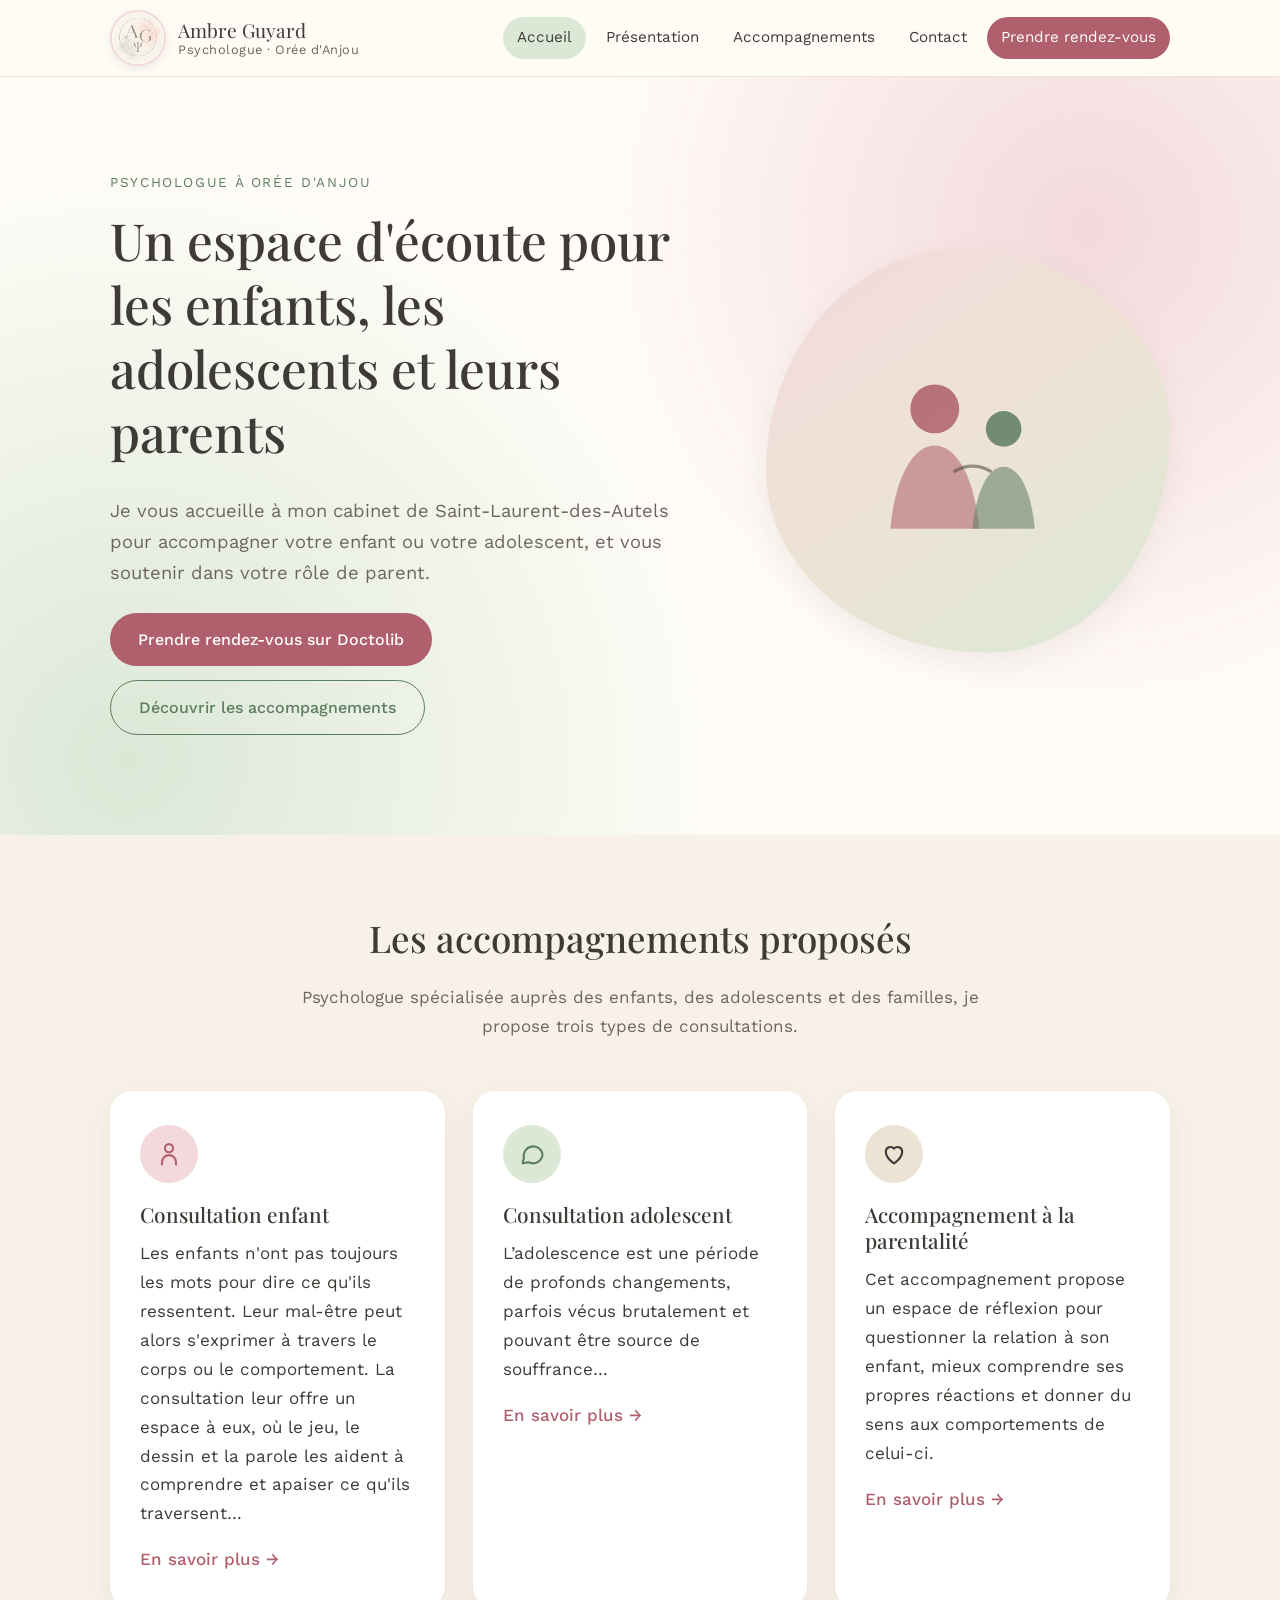
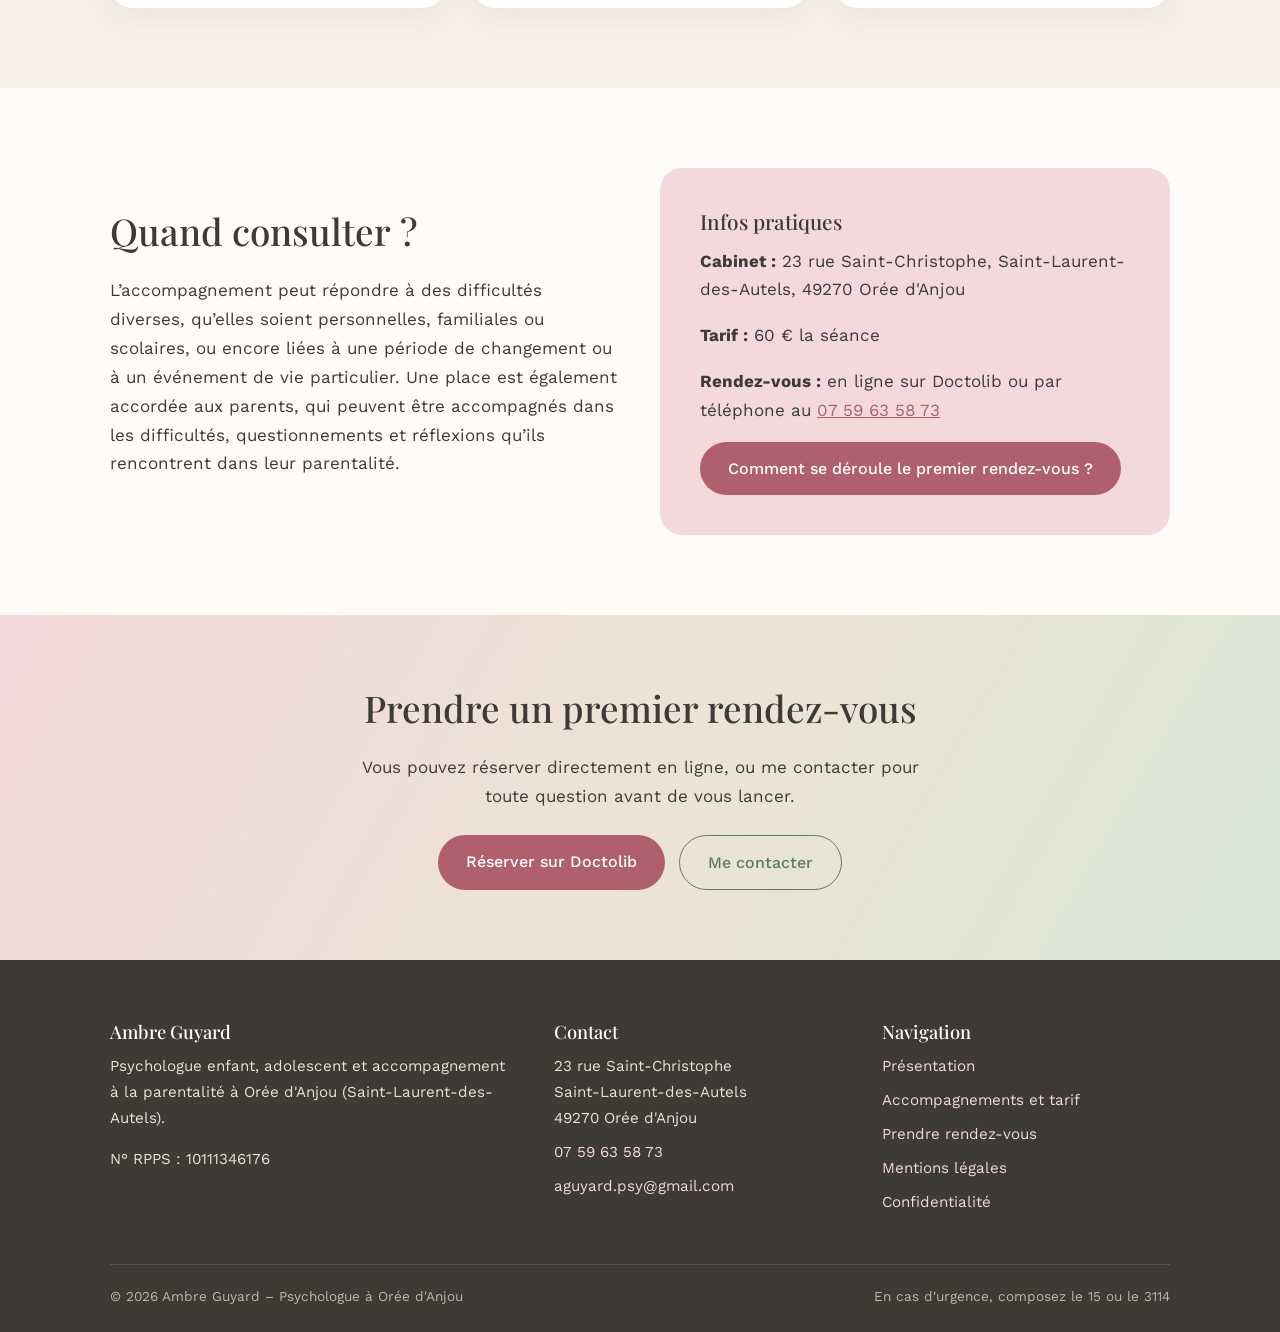
==== commit 77ebeccf: "Update index.html" ====
--- a/index.html
+++ b/index.html
@@ -123,7 +123,7 @@
               <svg viewBox="0 0 24 24" fill="none" stroke="currentColor" stroke-width="1.8" stroke-linecap="round" stroke-linejoin="round"><circle cx="12" cy="7" r="3.5"/><path d="M6 21v-2a6 6 0 0 1 12 0v2"/></svg>
             </div>
             <h3>Consultation enfant</h3>
-            <p>Un temps pour que l'enfant puisse exprimer ce qu'il vit, par la parole, le jeu ou le dessin : émotions, peurs, sommeil, difficultés scolaires, changements familiaux…</p>
+            <p>Les enfants n'ont pas toujours les mots pour dire ce qu'ils ressentent. Leur mal-être peut alors s'exprimer à travers le corps ou le comportement. La consultation leur offre un espace à eux, où le jeu, le dessin et la parole les aident à comprendre et apaiser ce qu'ils traversent…</p>
             <a href="prestations.html#enfant" class="more">En savoir plus →</a>
           </article>
           <article class="card reveal">
@@ -131,7 +131,7 @@
               <svg viewBox="0 0 24 24" fill="none" stroke="currentColor" stroke-width="1.8" stroke-linecap="round" stroke-linejoin="round"><path d="M21 12a8 8 0 0 1-11.6 7.1L4 20l1-4.6A8 8 0 1 1 21 12z"/></svg>
             </div>
             <h3>Consultation adolescent</h3>
-            <p>Un espace confidentiel pour l'adolescent, à une période de grands changements : estime de soi, anxiété, relations aux autres, conflits, mal-être…</p>
+            <p>L’adolescence est une période de profonds changements, parfois vécus brutalement et pouvant être source de souffrance…</p>
             <a href="prestations.html#ado" class="more">En savoir plus →</a>
           </article>
           <article class="card reveal">
@@ -139,7 +139,7 @@
               <svg viewBox="0 0 24 24" fill="none" stroke="currentColor" stroke-width="1.8" stroke-linecap="round" stroke-linejoin="round"><path d="M12 20s-7-4.4-7-10a4 4 0 0 1 7-2.6A4 4 0 0 1 19 10c0 5.6-7 10-7 10z"/></svg>
             </div>
             <h3>Accompagnement à la parentalité</h3>
-            <p>Un soutien pour les parents qui se questionnent, se sentent épuisés ou démunis face à certaines situations, de la naissance à l'adolescence.</p>
+            <p>Cet accompagnement propose un espace de réflexion pour questionner la relation à son enfant, mieux comprendre ses propres réactions et donner du sens aux comportements de celui-ci.</p>
             <a href="prestations.html#parentalite" class="more">En savoir plus →</a>
           </article>
         </div>
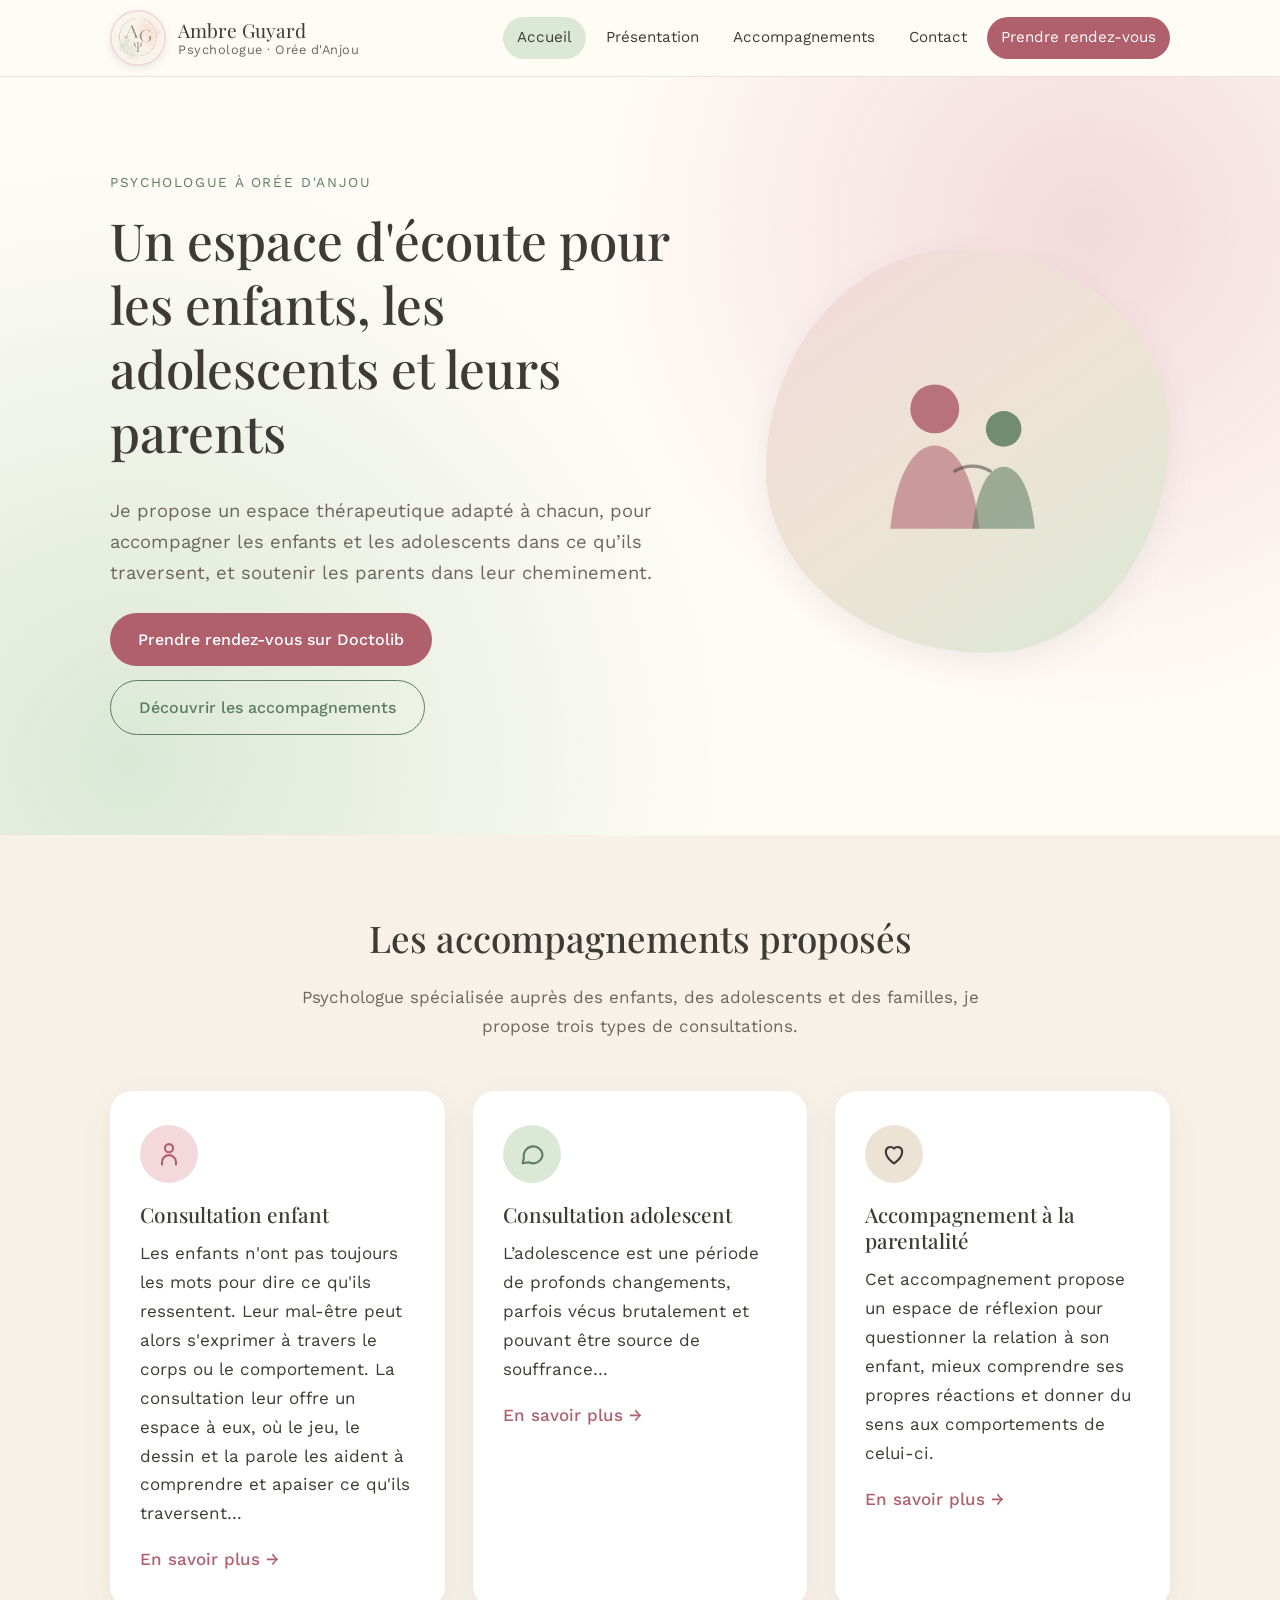
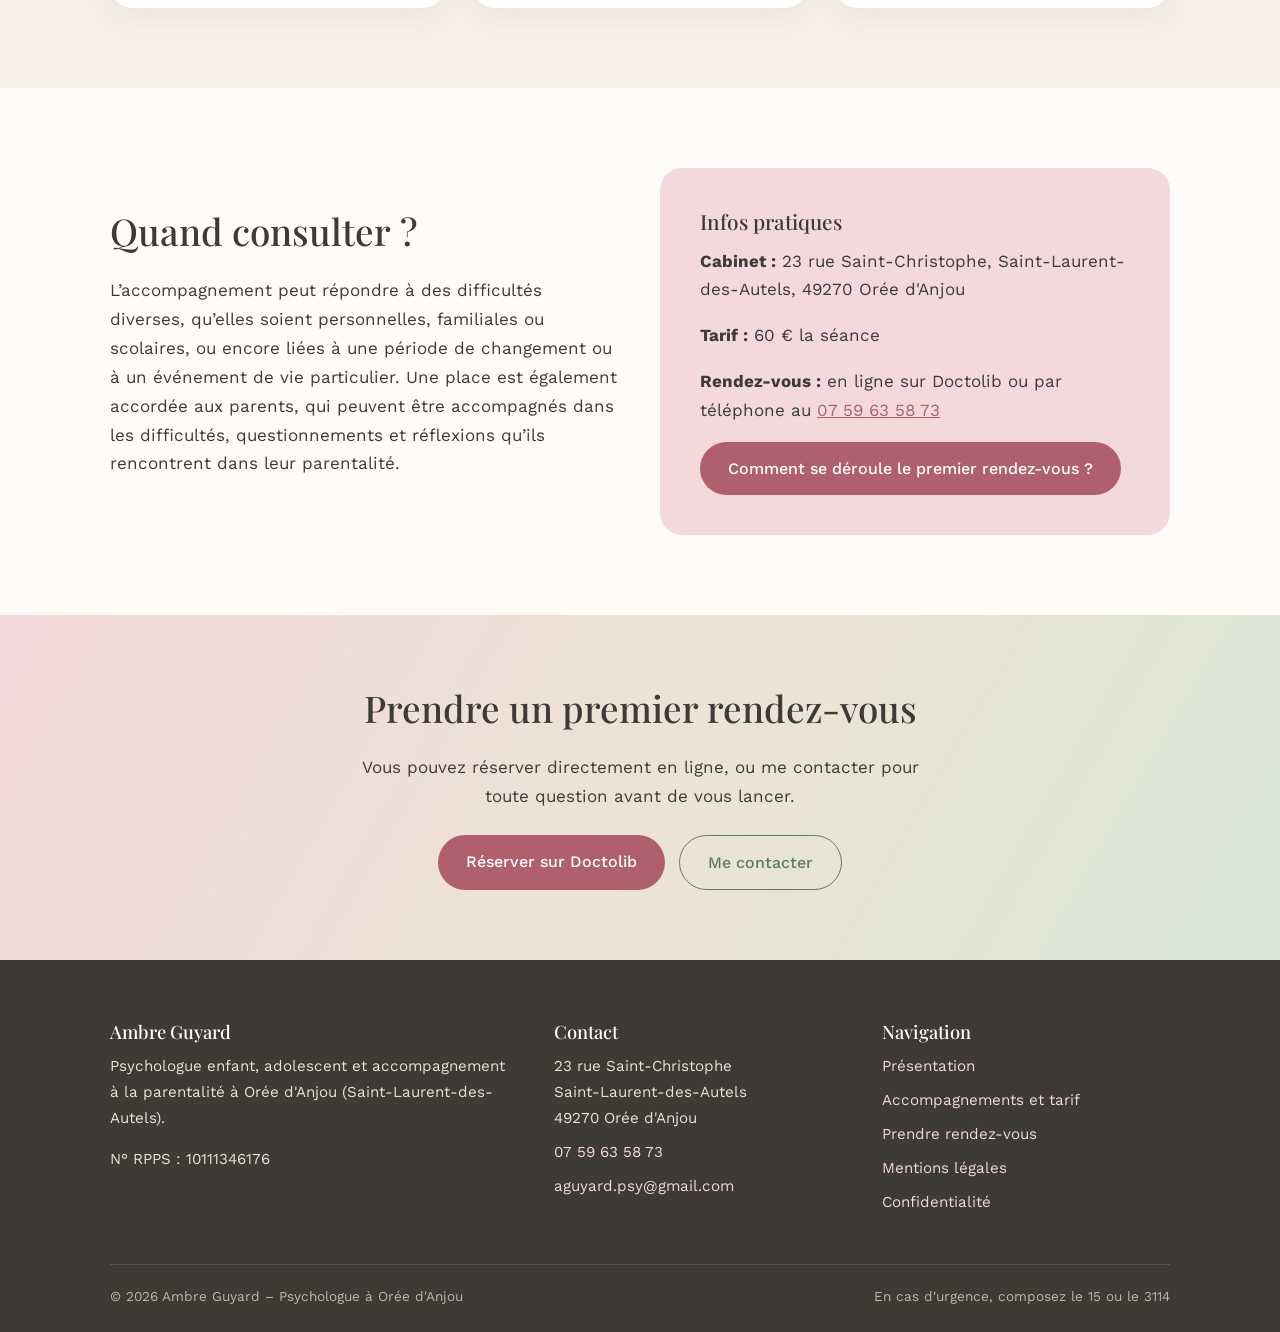
==== commit c53a2592: "Update index.html" ====
--- a/index.html
+++ b/index.html
@@ -93,7 +93,7 @@
         <div>
           <span class="hero-kicker">Psychologue à Orée d'Anjou</span>
           <h1>Un espace d'écoute pour les enfants, les adolescents et leurs parents</h1>
-          <p class="lead">Je vous accueille à mon cabinet de Saint-Laurent-des-Autels pour accompagner votre enfant ou votre adolescent, et vous soutenir dans votre rôle de parent.</p>
+          <p class="lead">Je propose un espace thérapeutique adapté à chacun, pour accompagner les enfants et les adolescents dans ce qu’ils traversent, et soutenir les parents dans leur cheminement.</p>
           <div class="btn-group">
             <a href="https://www.doctolib.fr/psychologue/oree-d-anjou/ambre-guyard" class="btn btn-primary" target="_blank" rel="noopener">Prendre rendez-vous sur Doctolib</a>
             <a href="prestations.html" class="btn btn-secondary">Découvrir les accompagnements</a>
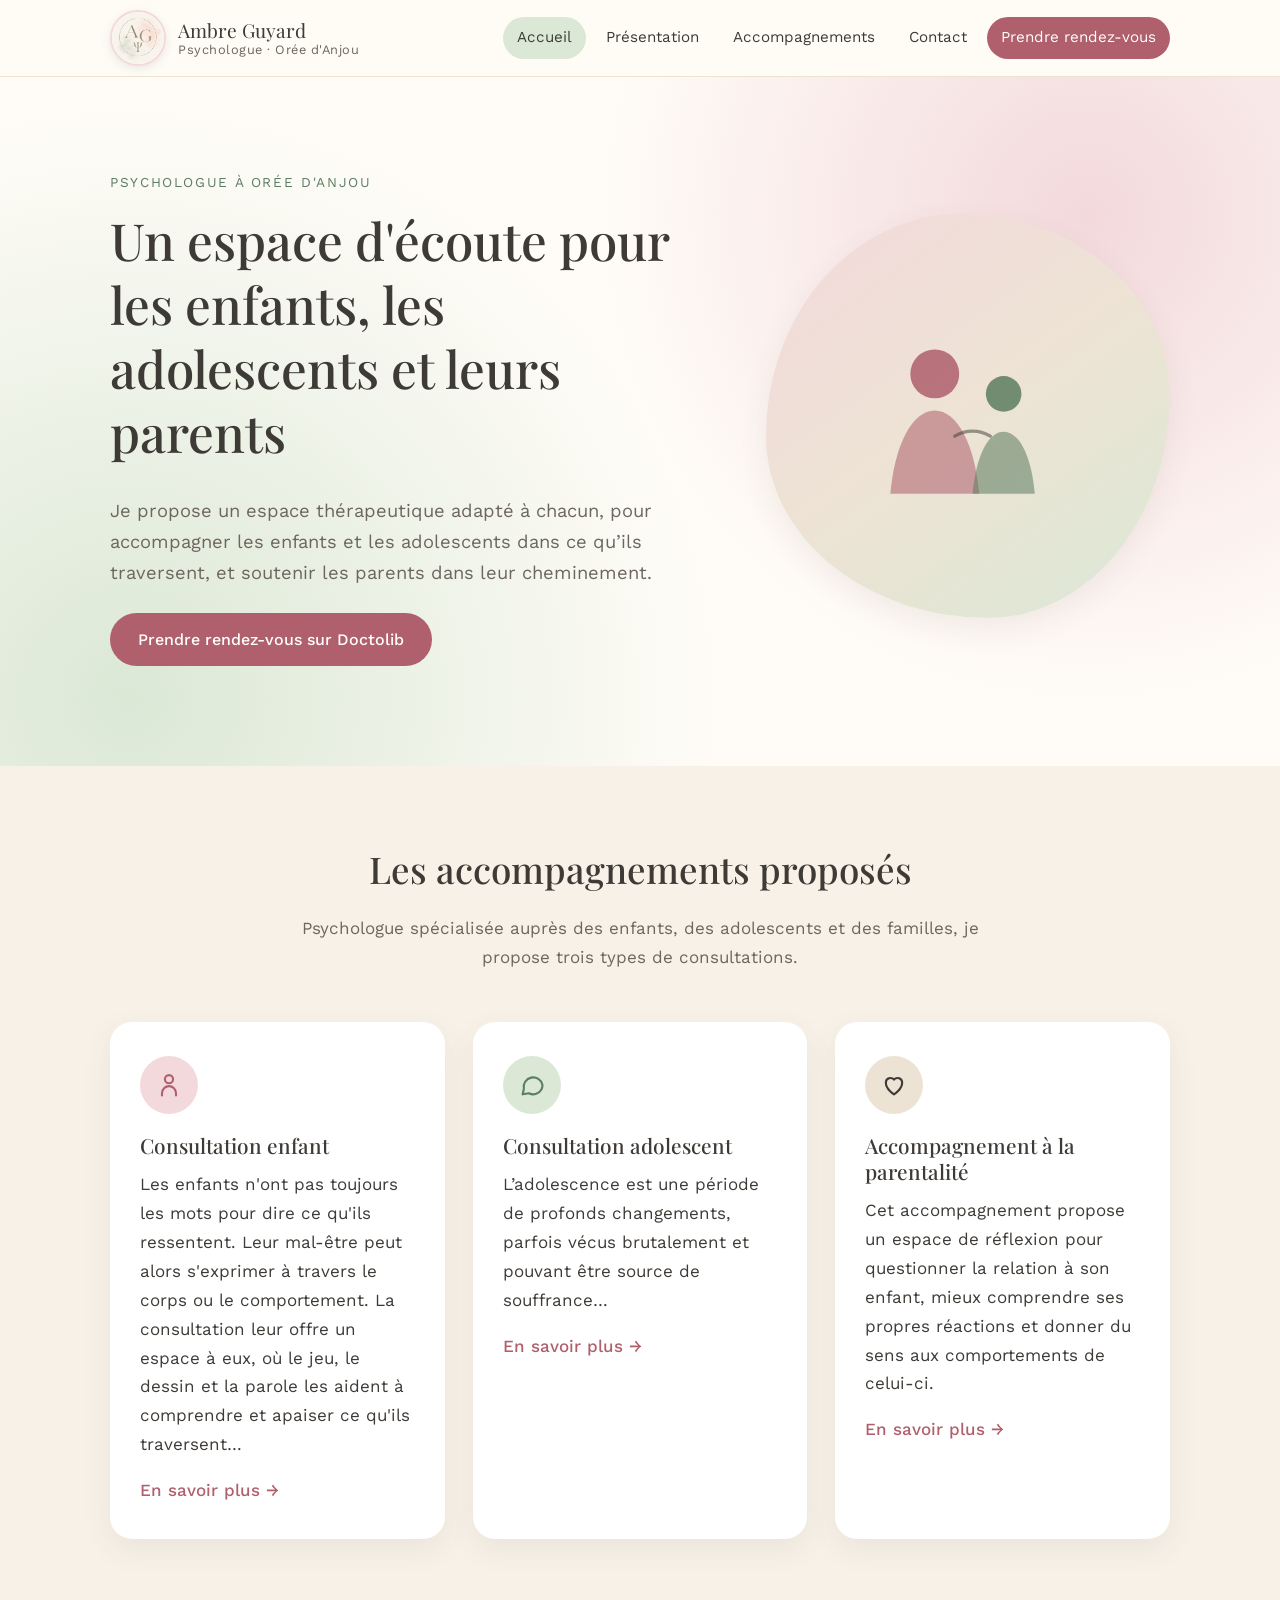
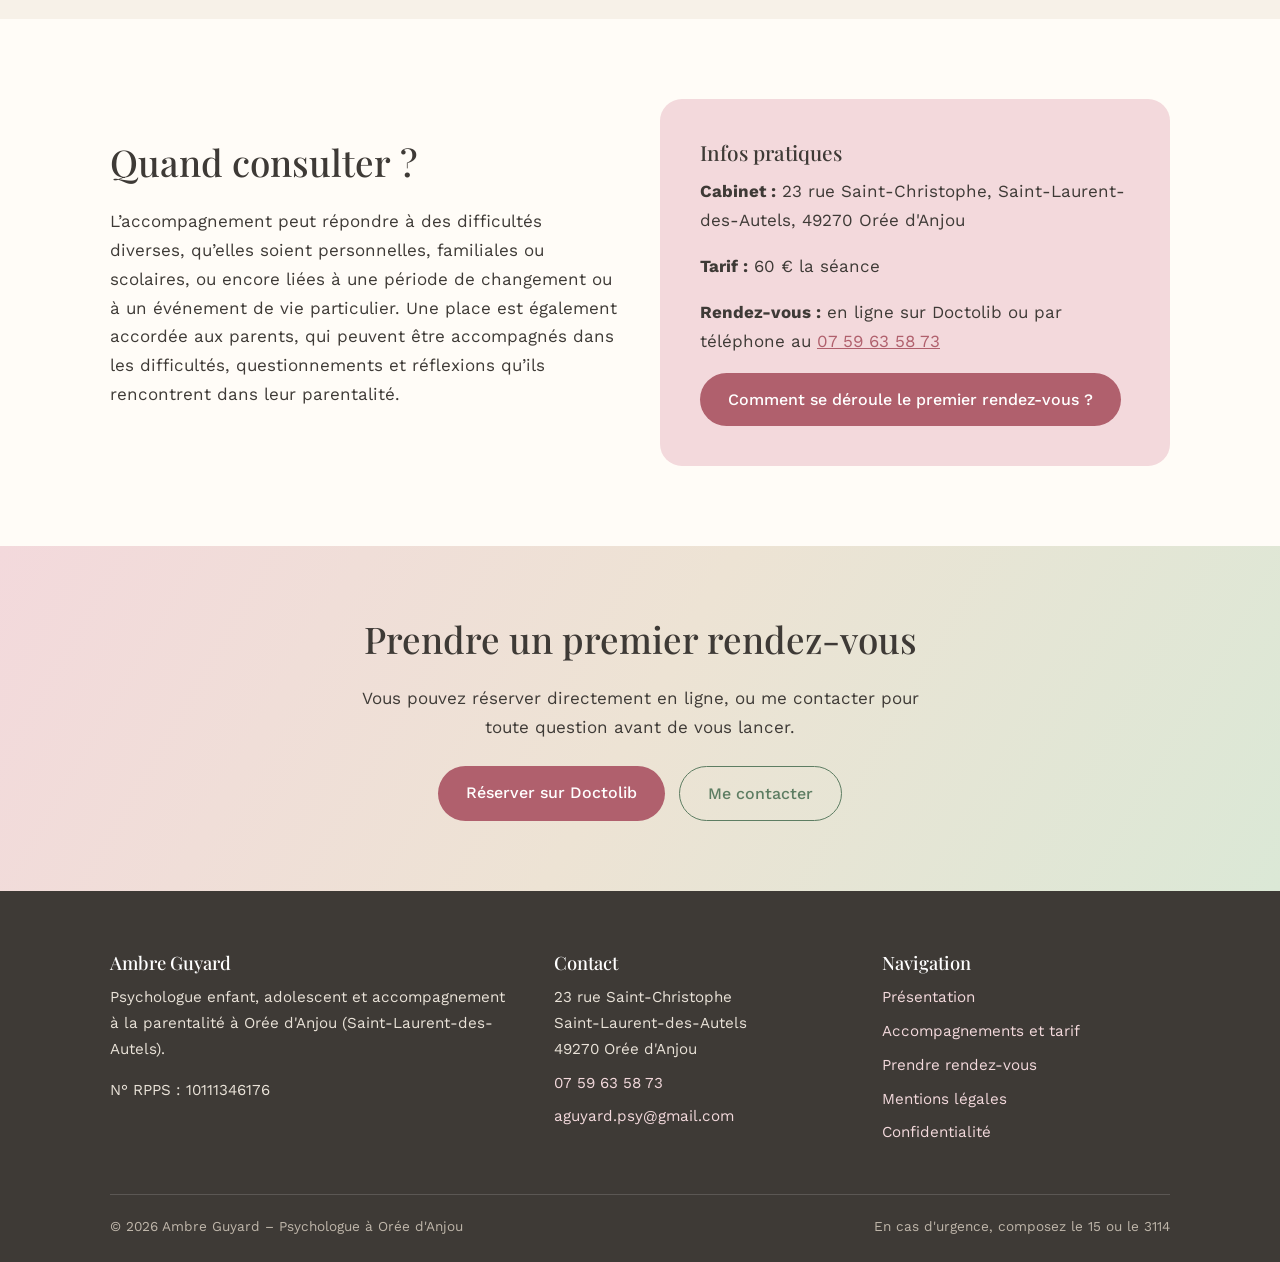
==== commit cda04093: "Update index.html" ====
--- a/index.html
+++ b/index.html
@@ -96,7 +96,6 @@
           <p class="lead">Je propose un espace thérapeutique adapté à chacun, pour accompagner les enfants et les adolescents dans ce qu’ils traversent, et soutenir les parents dans leur cheminement.</p>
           <div class="btn-group">
             <a href="https://www.doctolib.fr/psychologue/oree-d-anjou/ambre-guyard" class="btn btn-primary" target="_blank" rel="noopener">Prendre rendez-vous sur Doctolib</a>
-            <a href="prestations.html" class="btn btn-secondary">Découvrir les accompagnements</a>
           </div>
         </div>
         <div class="hero-visual" aria-hidden="true">
